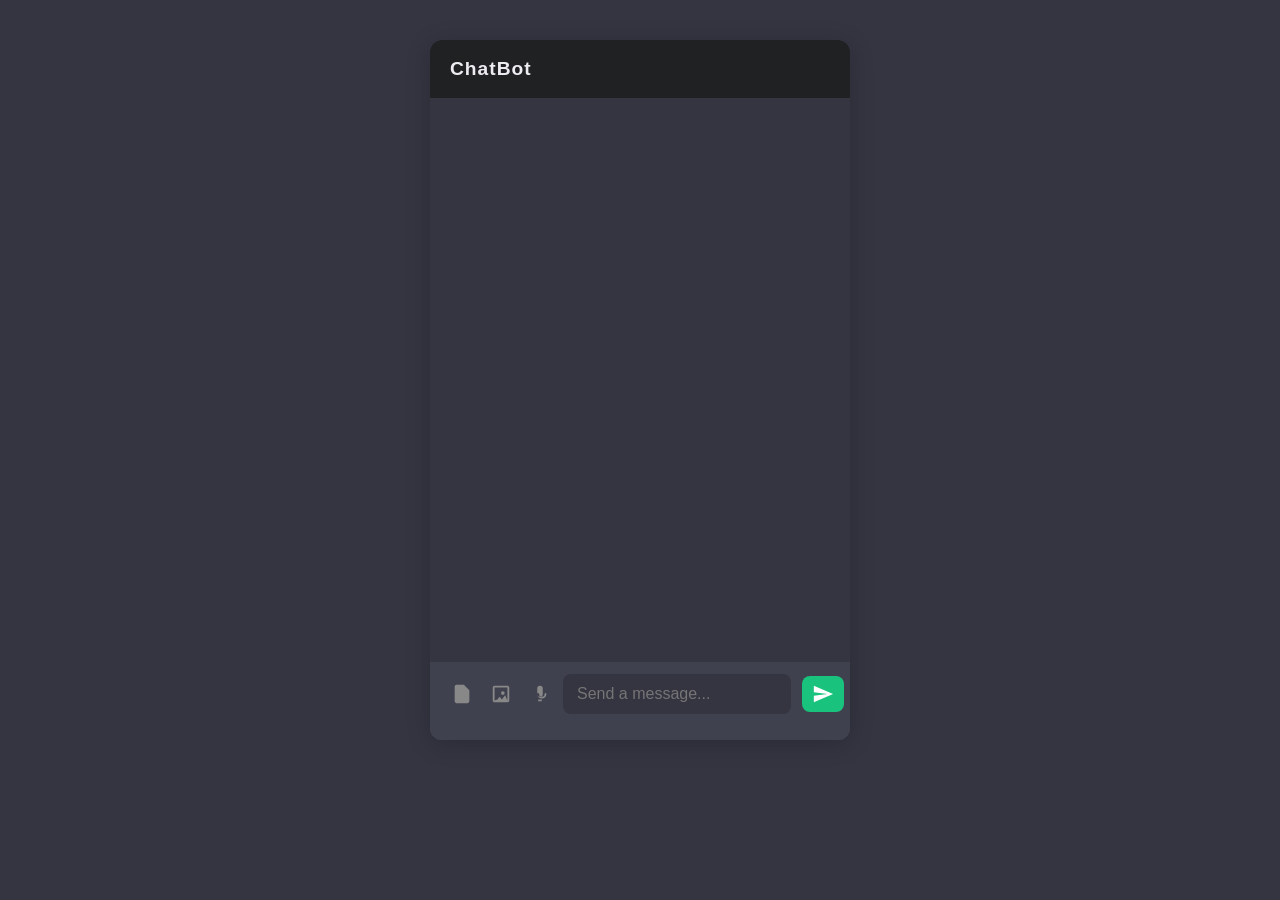
==== ChatBot/index.html @ dbf204af "commit" ====
<!DOCTYPE html>
<html lang="en">
<head>
  <meta charset="UTF-8">
  <title>ChatGPT-like Chatbot UI</title>
  <link rel="stylesheet" href="style.css">
</head>
<body>
  <div class="chatgpt-container">
    <div class="chatgpt-header">
     
      <span class="chatgpt-title">ChatBot</span>
    </div>
    <div id="chat-history" class="chatgpt-history"></div>
    <form id="chat-form" class="chatgpt-form" autocomplete="off">
      <div class="chatgpt-input-row">
        <button type="button" id="doc-btn" class="icon-btn" title="Upload Document">
          <!-- Document SVG Icon -->
          <svg width="22" height="22" viewBox="0 0 24 24" fill="none"><path d="M6 2a2 2 0 0 0-2 2v16a2 2 0 0 0 2 2h12a2 2 0 0 0 2-2V8.83a2 2 0 0 0-.59-1.42l-4.83-4.83A2 2 0 0 0 14.17 2H6zm7 1.5V8a1 1 0 0 0 1 1h4.5L13 3.5z" fill="#888"/></svg>
        </button>
        <input type="file" id="doc-input" style="display:none" accept=".pdf,.doc,.docx,.txt,.xls,.xlsx" multiple>
        <button type="button" id="img-btn" class="icon-btn" title="Upload Image">
          <!-- Image SVG Icon -->
          <svg width="22" height="22" viewBox="0 0 24 24" fill="none"><path d="M21 19V5a2 2 0 0 0-2-2H5a2 2 0 0 0-2 2v14a2 2 0 0 0 2 2h14a2 2 0 0 0 2-2zm-2 0H5V5h14v14zm-3-8a2 2 0 1 1-4 0 2 2 0 0 1 4 0zm-8 7l2.5-3.01 2.5 3.01 3.5-4.51L19 19H5z" fill="#888"/></svg>
        </button>
        <input type="file" id="img-input" style="display:none" accept="image/*" multiple>
        <button type="button" id="mic-btn" class="icon-btn" title="Speak">
          <!-- Microphone SVG Icon -->
          <svg width="22" height="22" viewBox="0 0 24 24" fill="none"><path d="M12 15a3 3 0 0 0 3-3V6a3 3 0 0 0-6 0v6a3 3 0 0 0 3 3zm5-3a1 1 0 1 1 2 0 5 5 0 0 1-10 0 1 1 0 1 1 2 0 3 3 0 0 0 6 0zm-7 6v2h4v-2h-4z" fill="#888"/></svg>
        </button>
        <input type="text" id="chat-input" class="chatgpt-input" placeholder="Send a message..." autocomplete="off" />
        <button type="submit" class="send-btn" title="Send">
          <!-- Send SVG Icon -->
          <svg width="22" height="22" viewBox="0 0 24 24" fill="none"><path d="M2 21l21-9-21-9v7l15 2-15 2v7z" fill="#fff"/></svg>
        </button>
      </div>
      <div id="file-preview" class="chatgpt-file-preview"></div>
    </form>
  </div>
  <script src="chat.js"></script>
</body>
</html>
---- ChatBot/style.css ----
body {
  background: #343541;
  font-family: 'Segoe UI', Arial, sans-serif;
  margin: 0;
  padding: 0;
}

.chatgpt-container {
  width: 420px;
  margin: 40px auto;
  background: #444654;
  border-radius: 12px;
  box-shadow: 0 4px 24px rgba(0,0,0,0.2);
  display: flex;
  flex-direction: column;
  height: 700px;
  overflow: hidden;
}

.chatgpt-header {
  display: flex;
  align-items: center;
  padding: 18px 20px;
  background: #202123;
  border-bottom: 1px solid #353740;
}

.chatgpt-bot-icon {
  width: 32px;
  height: 32px;
  margin-right: 10px;
}

.chatgpt-title {
  color: #ececf1;
  font-size: 1.2em;
  font-weight: 600;
  letter-spacing: 1px;
}

.chatgpt-history {
  flex: 1;
  padding: 20px;
  overflow-y: auto;
  background: #343541;
  display: flex;
  flex-direction: column;
}

.message-row {
  display: flex;
  align-items: flex-end;
  margin-bottom: 18px;
}

.message-row.user {
  flex-direction: row-reverse;
}

.message-bubble {
  max-width: 70%;
  padding: 13px 17px;
  border-radius: 16px;
  font-size: 1em;
  line-height: 1.5;
  word-break: break-word;
  box-shadow: 0 2px 8px rgba(0,0,0,0.06);
}

.message-row.user .message-bubble {
  background: #2b90d9;
  color: #fff;
  border-bottom-right-radius: 4px;
  margin-left: 10px;
}

.message-row.bot .message-bubble {
  background: #444654;
  color: #ececf1;
  border-bottom-left-radius: 4px;
  margin-right: 10px;
}

.message-avatar {
  width: 32px;
  height: 32px;
  border-radius: 50%;
  background: #ececf1;
  display: flex;
  align-items: center;
  justify-content: center;
  font-size: 1.1em;
}

.message-row.user .message-avatar {
  background: #2b90d9;
  color: #fff;
}

.message-row.bot .message-avatar img {
  width: 100%;
  height: 100%;
  border-radius: 50%;
}

.chatgpt-form {
  background: #40414f;
  padding: 12px 16px 18px 16px;
  border-top: 1px solid #353740;
  display: flex;
  flex-direction: column;
}

.chatgpt-input-row {
  display: flex;
  align-items: center;
  gap: 7px;
}

.chatgpt-input {
  flex: 1;
  padding: 11px 14px;
  border: none;
  border-radius: 8px;
  background: #343541;
  color: #ececf1;
  font-size: 1em;
  outline: none;
}

.icon-btn {
  background: transparent;
  border: none;
  cursor: pointer;
  padding: 5px;
  border-radius: 6px;
  transition: background 0.15s;
  display: flex;
  align-items: center;
  justify-content: center;
}

.icon-btn:hover {
  background: #353740;
}

.send-btn {
  background: #19c37d;
  border: none;
  border-radius: 8px;
  padding: 7px 10px;
  cursor: pointer;
  margin-left: 4px;
  display: flex;
  align-items: center;
  justify-content: center;
  transition: background 0.15s;
}

.send-btn:hover {
  background: #13a06f;
}

.chatgpt-file-preview {
  margin-top: 8px;
  display: flex;
  gap: 10px;
  flex-wrap: wrap;
}

.file-preview-item {
  display: flex;
  align-items: center;
  gap: 5px;
  background: #353740;
  color: #ececf1;
  padding: 4px 8px;
  border-radius: 6px;
  font-size: 0.95em;
}

.file-preview-img {
  width: 32px;
  height: 32px;
  object-fit: cover;
  border-radius: 4px;
  border: 1px solid #2b90d9;
}
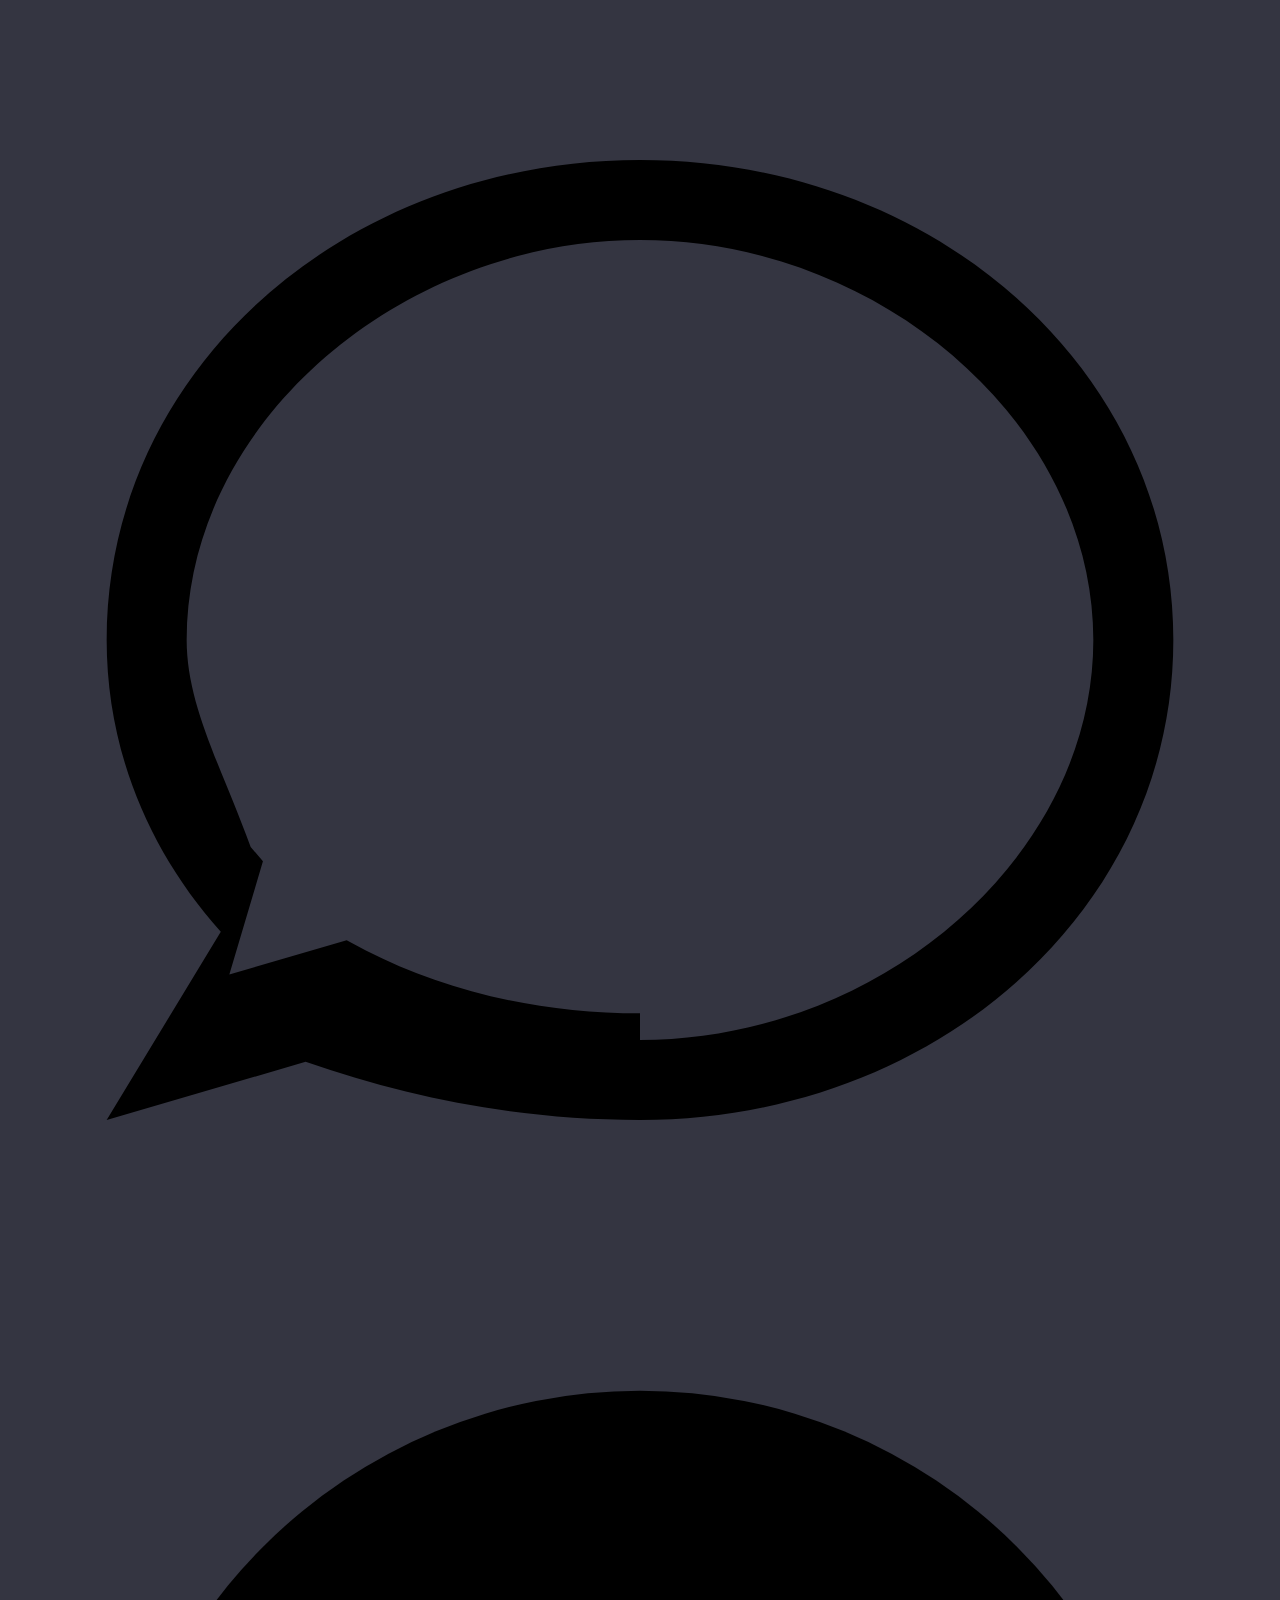
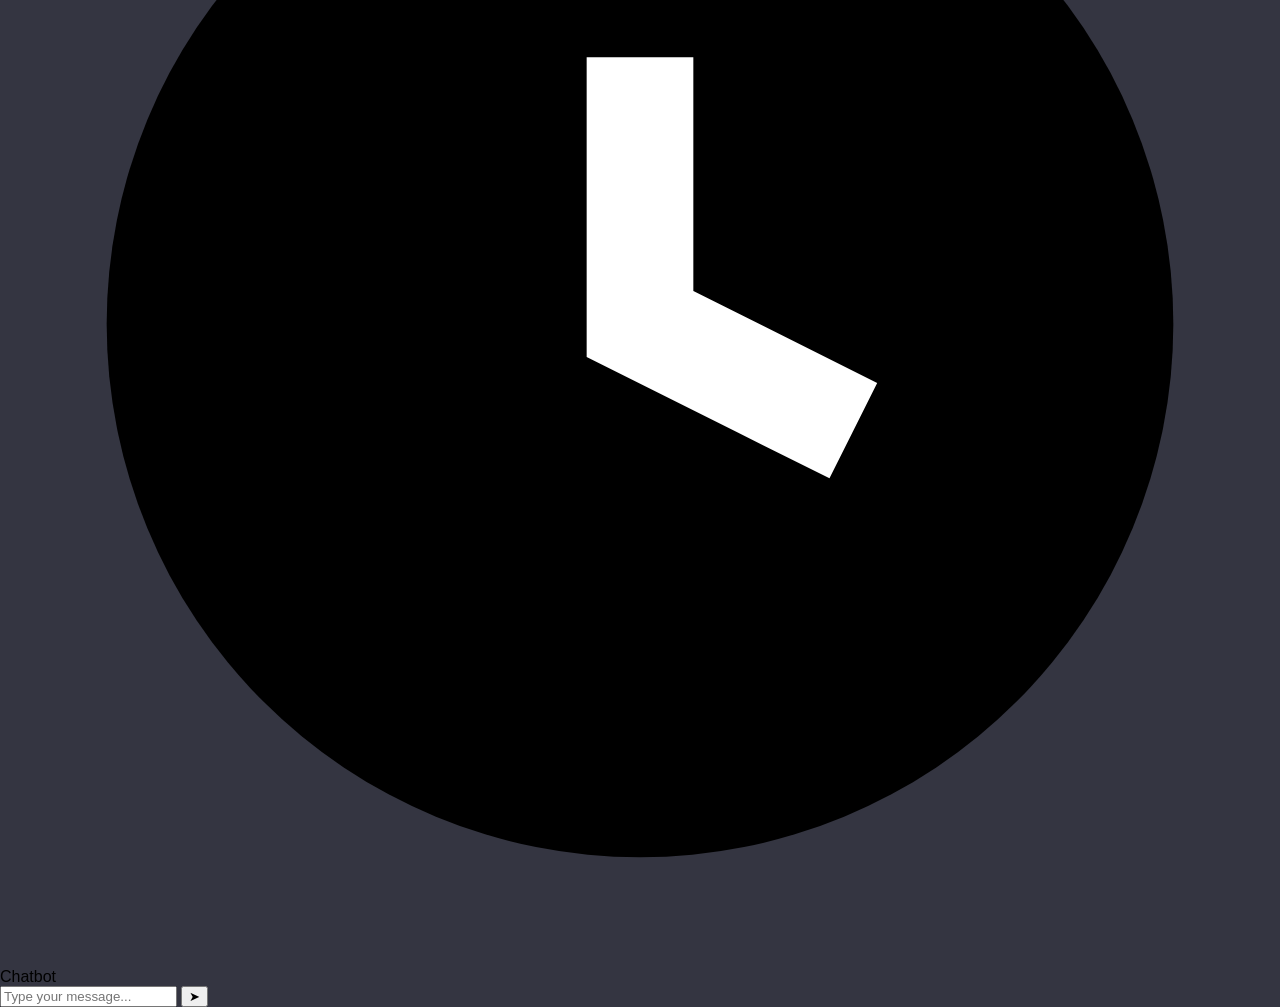
==== commit 7fca3945: "updated html" ====
--- a/ChatBot/index.html
+++ b/ChatBot/index.html
@@ -2,41 +2,40 @@
 <html lang="en">
 <head>
   <meta charset="UTF-8">
-  <title>ChatGPT-like Chatbot UI</title>
+  <title>Center Chatbot Widget</title>
+  <meta name="viewport" content="width=device-width, initial-scale=1.0">
   <link rel="stylesheet" href="style.css">
 </head>
 <body>
-  <div class="chatgpt-container">
-    <div class="chatgpt-header">
-     
-      <span class="chatgpt-title">ChatBot</span>
+  <div class="chatbot-container">
+    <!-- Chatbot Icon (shown when minimized) -->
+    <div class="chatbot-icon" id="chatbotIcon" title="Open Chat">
+      <!-- Simple chat icon SVG -->
+      <svg viewBox="0 0 24 24">
+        <path d="M12 3C6.48 3 2 6.92 2 12c0 2.08.8 3.97 2.14 5.47L2 21l3.73-1.09C7.7 20.6 9.78 21 12 21c5.52 0 10-3.92 10-9s-4.48-9-10-9zm0 16c-1.91 0-3.68-.43-5.14-1.18l-.36-.19-2.2.64.63-2.12-.23-.27C4.15 14.37 3.5 13.23 3.5 12c0-4.08 4.03-7.5 8.5-7.5s8.5 3.42 8.5 7.5-4.03 7.5-8.5 7.5z"/>
+      </svg>
     </div>
-    <div id="chat-history" class="chatgpt-history"></div>
-    <form id="chat-form" class="chatgpt-form" autocomplete="off">
-      <div class="chatgpt-input-row">
-        <button type="button" id="doc-btn" class="icon-btn" title="Upload Document">
-          <!-- Document SVG Icon -->
-          <svg width="22" height="22" viewBox="0 0 24 24" fill="none"><path d="M6 2a2 2 0 0 0-2 2v16a2 2 0 0 0 2 2h12a2 2 0 0 0 2-2V8.83a2 2 0 0 0-.59-1.42l-4.83-4.83A2 2 0 0 0 14.17 2H6zm7 1.5V8a1 1 0 0 0 1 1h4.5L13 3.5z" fill="#888"/></svg>
-        </button>
-        <input type="file" id="doc-input" style="display:none" accept=".pdf,.doc,.docx,.txt,.xls,.xlsx" multiple>
-        <button type="button" id="img-btn" class="icon-btn" title="Upload Image">
-          <!-- Image SVG Icon -->
-          <svg width="22" height="22" viewBox="0 0 24 24" fill="none"><path d="M21 19V5a2 2 0 0 0-2-2H5a2 2 0 0 0-2 2v14a2 2 0 0 0 2 2h14a2 2 0 0 0 2-2zm-2 0H5V5h14v14zm-3-8a2 2 0 1 1-4 0 2 2 0 0 1 4 0zm-8 7l2.5-3.01 2.5 3.01 3.5-4.51L19 19H5z" fill="#888"/></svg>
-        </button>
-        <input type="file" id="img-input" style="display:none" accept="image/*" multiple>
-        <button type="button" id="mic-btn" class="icon-btn" title="Speak">
-          <!-- Microphone SVG Icon -->
-          <svg width="22" height="22" viewBox="0 0 24 24" fill="none"><path d="M12 15a3 3 0 0 0 3-3V6a3 3 0 0 0-6 0v6a3 3 0 0 0 3 3zm5-3a1 1 0 1 1 2 0 5 5 0 0 1-10 0 1 1 0 1 1 2 0 3 3 0 0 0 6 0zm-7 6v2h4v-2h-4z" fill="#888"/></svg>
-        </button>
-        <input type="text" id="chat-input" class="chatgpt-input" placeholder="Send a message..." autocomplete="off" />
-        <button type="submit" class="send-btn" title="Send">
-          <!-- Send SVG Icon -->
-          <svg width="22" height="22" viewBox="0 0 24 24" fill="none"><path d="M2 21l21-9-21-9v7l15 2-15 2v7z" fill="#fff"/></svg>
-        </button>
+    <!-- Chatbot Window (hidden by default) -->
+    <div class="chatbot-window" id="chatbotWindow">
+      <div class="chatbot-header" id="chatbotHeader">
+        <div class="chatbot-header-logo">
+          <!-- Chatbot logo SVG -->
+          <svg viewBox="0 0 24 24">
+            <circle cx="12" cy="12" r="10"/>
+            <path d="M12 7v5l4 2" stroke="#fff" stroke-width="2" fill="none"/>
+          </svg>
+        </div>
+        <div class="chatbot-header-title">Chatbot</div>
       </div>
-      <div id="file-preview" class="chatgpt-file-preview"></div>
-    </form>
+      <div class="chatbot-messages" id="chatbotMessages">
+        <!-- Messages will appear here -->
+      </div>
+      <form class="chatbot-footer" id="chatbotForm" autocomplete="off">
+        <input type="text" class="chatbot-input" id="chatbotInput" placeholder="Type your message..." required autocomplete="off"/>
+        <button type="submit" class="chatbot-send-btn" id="chatbotSendBtn">➤</button>
+      </form>
+    </div>
   </div>
   <script src="chat.js"></script>
 </body>
-</html>+</html>
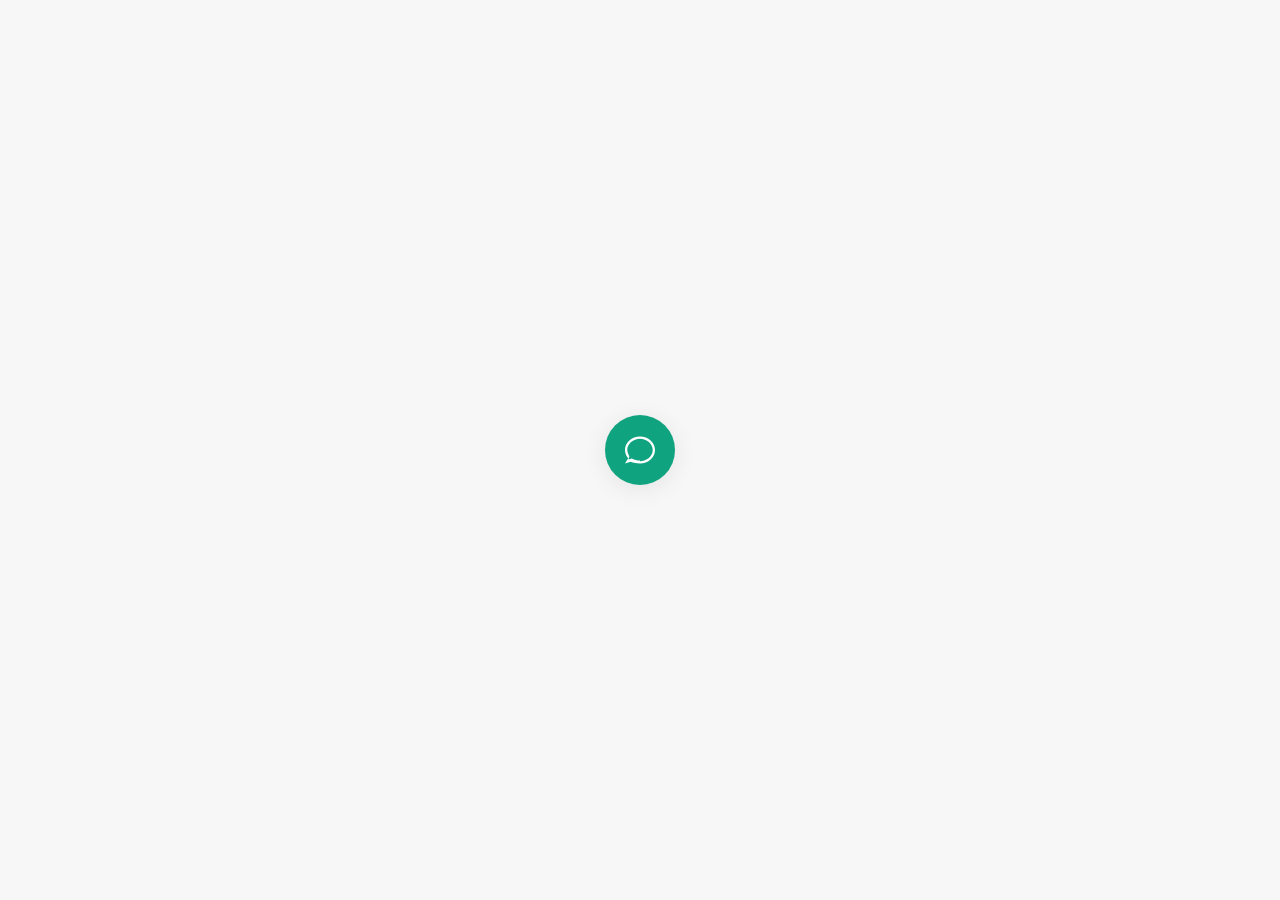
==== commit 41a17ebb: "Add files via upload" ====
--- a/ChatBot/index.html
+++ b/ChatBot/index.html
@@ -38,4 +38,4 @@
   </div>
   <script src="chat.js"></script>
 </body>
-</html>
+</html>
--- a/ChatBot/style.css
+++ b/ChatBot/style.css
@@ -1,188 +1,221 @@
-body {
-  background: #343541;
-  font-family: 'Segoe UI', Arial, sans-serif;
+html, body {
+  height: 100%;
   margin: 0;
   padding: 0;
-}
-
-.chatgpt-container {
-  width: 420px;
-  margin: 40px auto;
-  background: #444654;
-  border-radius: 12px;
-  box-shadow: 0 4px 24px rgba(0,0,0,0.2);
+  box-sizing: border-box;
+  background: #f7f7f8;
+  font-family: 'Segoe UI', Arial, sans-serif;
+}
+body {
+  height: 100vh;
+  width: 100vw;
+  display: flex;
+  align-items: center;
+  justify-content: center;
+  min-height: 100vh;
+}
+.chatbot-container {
+  position: relative;
+  display: flex;
+  align-items: center;
+  justify-content: center;
+}
+.chatbot-icon {
+  width: 70px;
+  height: 70px;
+  background: #10a37f;
+  border-radius: 50%;
+  display: flex;
+  align-items: center;
+  justify-content: center;
+  cursor: pointer;
+  box-shadow: 0 4px 24px rgba(0,0,0,0.08);
+  transition: box-shadow 0.2s;
+}
+.chatbot-icon:hover {
+  box-shadow: 0 4px 32px rgba(16,163,127,0.18);
+}
+.chatbot-icon svg {
+  width: 36px;
+  height: 36px;
+  fill: #fff;
+}
+.chatbot-window {
+  position: absolute;
+  top: 50%;
+  left: 50%;
+  transform: translate(-50%, -50%) scale(0.2);
+  opacity: 0;
+  pointer-events: none;
+  width: 370px;
+  height: 540px;
+  background: #fff;
+  border-radius: 16px;
+  box-shadow: 0 8px 32px rgba(0,0,0,0.15);
   display: flex;
   flex-direction: column;
-  height: 700px;
-  overflow: hidden;
-}
-
-.chatgpt-header {
-  display: flex;
-  align-items: center;
-  padding: 18px 20px;
-  background: #202123;
-  border-bottom: 1px solid #353740;
-}
-
-.chatgpt-bot-icon {
-  width: 32px;
-  height: 32px;
-  margin-right: 10px;
-}
-
-.chatgpt-title {
-  color: #ececf1;
-  font-size: 1.2em;
+  transition: opacity 0.3s, transform 0.3s;
+  z-index: 10;
+}
+.chatbot-window.active {
+  opacity: 1;
+  transform: translate(-50%, -50%) scale(1);
+  pointer-events: auto;
+}
+.chatbot-header {
+  height: 64px;
+  background: #f7f7f8;
+  border-bottom: 1px solid #ececec;
+  display: flex;
+  align-items: center;
+  padding: 0 20px;
+  gap: 12px;
+  cursor: pointer;
+  user-select: none;
+}
+.chatbot-header-logo {
+  width: 36px;
+  height: 36px;
+  background: #10a37f;
+  border-radius: 50%;
+  display: flex;
+  align-items: center;
+  justify-content: center;
+}
+.chatbot-header-logo svg {
+  width: 24px;
+  height: 24px;
+  fill: #fff;
+}
+.chatbot-header-title {
   font-weight: 600;
-  letter-spacing: 1px;
-}
-
-.chatgpt-history {
+  font-size: 1.1rem;
+  color: #222;
+  letter-spacing: 0.01em;
+}
+.chatbot-messages {
   flex: 1;
   padding: 20px;
   overflow-y: auto;
-  background: #343541;
+  background: #fff;
   display: flex;
   flex-direction: column;
-}
-
-.message-row {
-  display: flex;
-  align-items: flex-end;
-  margin-bottom: 18px;
-}
-
-.message-row.user {
-  flex-direction: row-reverse;
-}
-
-.message-bubble {
-  max-width: 70%;
-  padding: 13px 17px;
-  border-radius: 16px;
-  font-size: 1em;
-  line-height: 1.5;
-  word-break: break-word;
-  box-shadow: 0 2px 8px rgba(0,0,0,0.06);
-}
-
-.message-row.user .message-bubble {
-  background: #2b90d9;
-  color: #fff;
-  border-bottom-right-radius: 4px;
-  margin-left: 10px;
-}
-
-.message-row.bot .message-bubble {
-  background: #444654;
-  color: #ececf1;
-  border-bottom-left-radius: 4px;
-  margin-right: 10px;
-}
-
-.message-avatar {
+  gap: 18px;
+}
+.chatbot-message {
+  display: flex;
+  align-items: flex-start;
+  gap: 10px;
+}
+.chatbot-avatar {
   width: 32px;
   height: 32px;
   border-radius: 50%;
-  background: #ececf1;
-  display: flex;
-  align-items: center;
-  justify-content: center;
-  font-size: 1.1em;
-}
-
-.message-row.user .message-avatar {
-  background: #2b90d9;
+  background: #10a37f;
+  display: flex;
+  align-items: center;
+  justify-content: center;
+  flex-shrink: 0;
+}
+.chatbot-avatar svg {
+  width: 18px;
+  height: 18px;
+  fill: #fff;
+}
+.chatbot-bubble {
+  background: #f7f7f8;
+  border-radius: 8px;
+  padding: 10px 14px;
+  font-size: 1rem;
+  color: #222;
+  max-width: 220px;
+  word-break: break-word;
+  line-height: 1.5;
+  box-shadow: 0 1px 4px rgba(0,0,0,0.03);
+}
+.chatbot-message.user .chatbot-avatar {
+  background: #ececec;
+}
+.chatbot-message.user .chatbot-bubble {
+  background: #10a37f;
   color: #fff;
-}
-
-.message-row.bot .message-avatar img {
-  width: 100%;
-  height: 100%;
-  border-radius: 50%;
-}
-
-.chatgpt-form {
-  background: #40414f;
-  padding: 12px 16px 18px 16px;
-  border-top: 1px solid #353740;
-  display: flex;
-  flex-direction: column;
-}
-
-.chatgpt-input-row {
-  display: flex;
-  align-items: center;
-  gap: 7px;
-}
-
-.chatgpt-input {
+  margin-left: auto;
+}
+.chatbot-message.user {
+  flex-direction: row-reverse;
+}
+.chatbot-footer {
+  padding: 14px 16px;
+  border-top: 1px solid #ececec;
+  background: #f7f7f8;
+  display: flex;
+  align-items: center;
+  gap: 8px;
+}
+.chatbot-input {
   flex: 1;
-  padding: 11px 14px;
   border: none;
-  border-radius: 8px;
-  background: #343541;
-  color: #ececf1;
-  font-size: 1em;
   outline: none;
-}
-
-.icon-btn {
-  background: transparent;
+  background: #fff;
+  border-radius: 6px;
+  padding: 10px 12px;
+  font-size: 1rem;
+  color: #222;
+  box-shadow: 0 1px 2px rgba(0,0,0,0.03);
+  transition: box-shadow 0.2s;
+}
+.chatbot-send-btn {
+  background: #10a37f;
   border: none;
+  border-radius: 6px;
+  padding: 8px 14px;
+  color: #fff;
+  font-size: 1.1rem;
   cursor: pointer;
-  padding: 5px;
-  border-radius: 6px;
-  transition: background 0.15s;
-  display: flex;
-  align-items: center;
-  justify-content: center;
-}
-
-.icon-btn:hover {
-  background: #353740;
-}
-
-.send-btn {
-  background: #19c37d;
-  border: none;
-  border-radius: 8px;
-  padding: 7px 10px;
-  cursor: pointer;
-  margin-left: 4px;
-  display: flex;
-  align-items: center;
-  justify-content: center;
-  transition: background 0.15s;
-}
-
-.send-btn:hover {
-  background: #13a06f;
-}
-
-.chatgpt-file-preview {
-  margin-top: 8px;
-  display: flex;
-  gap: 10px;
-  flex-wrap: wrap;
-}
-
-.file-preview-item {
-  display: flex;
-  align-items: center;
-  gap: 5px;
-  background: #353740;
-  color: #ececf1;
-  padding: 4px 8px;
-  border-radius: 6px;
-  font-size: 0.95em;
-}
-
-.file-preview-img {
-  width: 32px;
-  height: 32px;
-  object-fit: cover;
+  transition: background 0.2s;
+}
+.chatbot-send-btn:active {
+  background: #0e8c6a;
+}
+/* Loading dots animation */
+.loading-dots {
+  display: inline-block;
+  vertical-align: middle;
+}
+.loading-dots span {
+  display: inline-block;
+  width: 6px;
+  height: 6px;
+  margin: 0 1.5px;
+  background: #10a37f;
+  border-radius: 50%;
+  animation: loading-bounce 1s infinite both;
+}
+.loading-dots span:nth-child(2) {
+  animation-delay: 0.2s;
+}
+.loading-dots span:nth-child(3) {
+  animation-delay: 0.4s;
+}
+@keyframes loading-bounce {
+  0%, 80%, 100% { transform: scale(0.8);}
+  40% { transform: scale(1.2);}
+}
+/* Scrollbar styling */
+.chatbot-messages::-webkit-scrollbar {
+  width: 8px;
+  background: #f7f7f8;
+}
+.chatbot-messages::-webkit-scrollbar-thumb {
+  background: #ececec;
   border-radius: 4px;
-  border: 1px solid #2b90d9;
+}
+@media (max-width: 500px) {
+  .chatbot-window {
+    width: 98vw;
+    height: 98vh;
+    min-width: unset;
+    min-height: unset;
+    border-radius: 0;
+  }
 }
